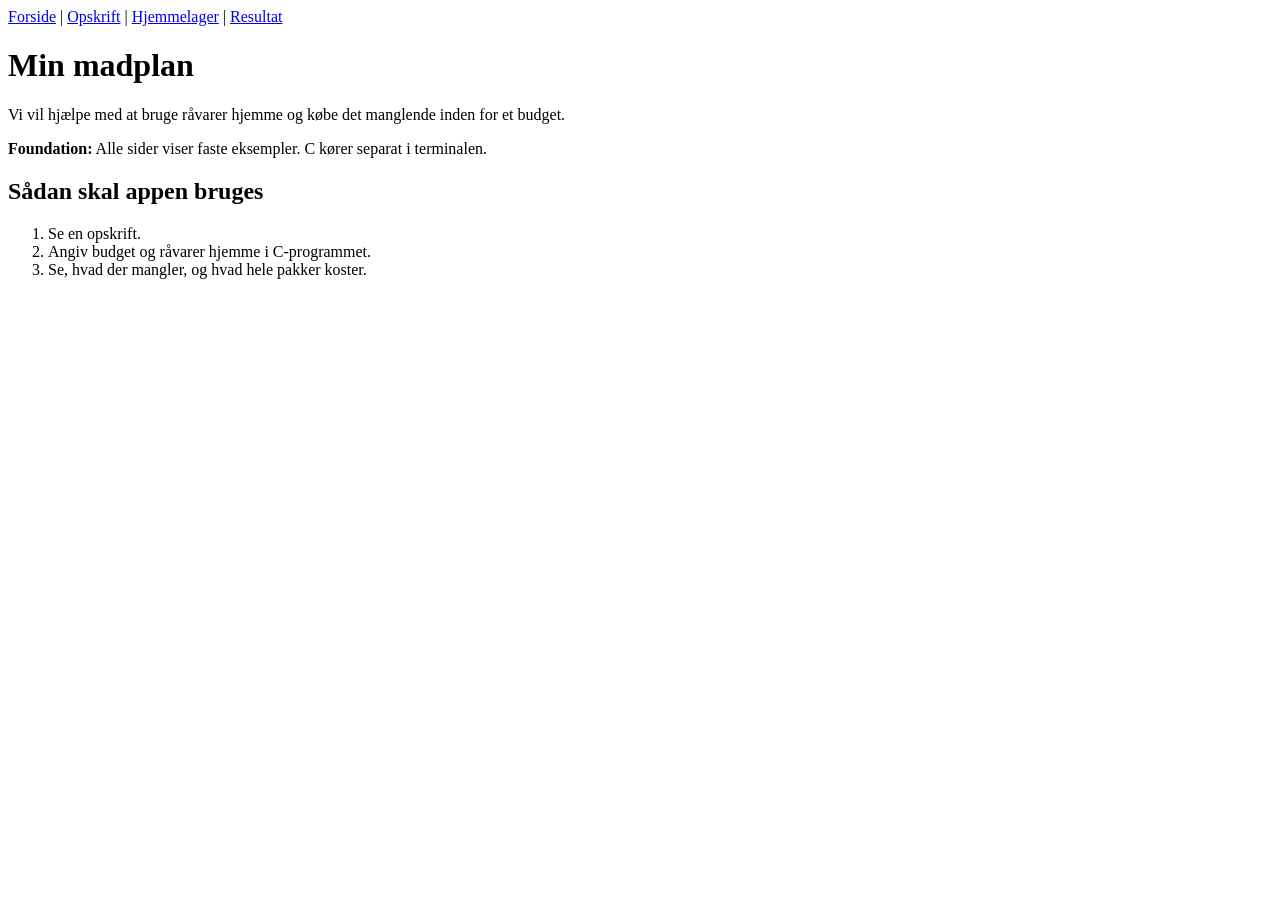
==== frontend/html/index.html @ 04cc9abe "oprydning" ====
<!doctype html>
<html lang="da">
<head>
  <meta charset="utf-8">
  <meta name="viewport" content="width=device-width, initial-scale=1">
  <title>Madplan - Madplan</title>
</head>
<body>
  <nav aria-label="Hovedmenu">
    <a href="index.html">Forside</a> |
    <a href="opskrift.html">Opskrift</a> |
    <a href="lager.html">Hjemmelager</a> |
    <a href="resultat.html">Resultat</a>
  </nav>
  <main>
    <h1>Min madplan</h1>
    <p>Vi vil hjælpe med at bruge råvarer hjemme og købe det manglende inden for et budget.</p>
    <p><strong>Foundation:</strong> Alle sider viser faste eksempler. C kører separat i terminalen.</p>
    <h2>Sådan skal appen bruges</h2>
    <ol>
      <li>Se en opskrift.</li>
      <li>Angiv budget og råvarer hjemme i C-programmet.</li>
      <li>Se, hvad der mangler, og hvad hele pakker koster.</li>
    </ol>
    <!-- MERT - TODO 1: Skriv jeres egen korte introduktion.
         TODO 2: Prøv alle links på alle sider.
         TODO 3: Tilføj senere et link til C-programmets genererede resultat. -->
  </main>
</body>
</html>
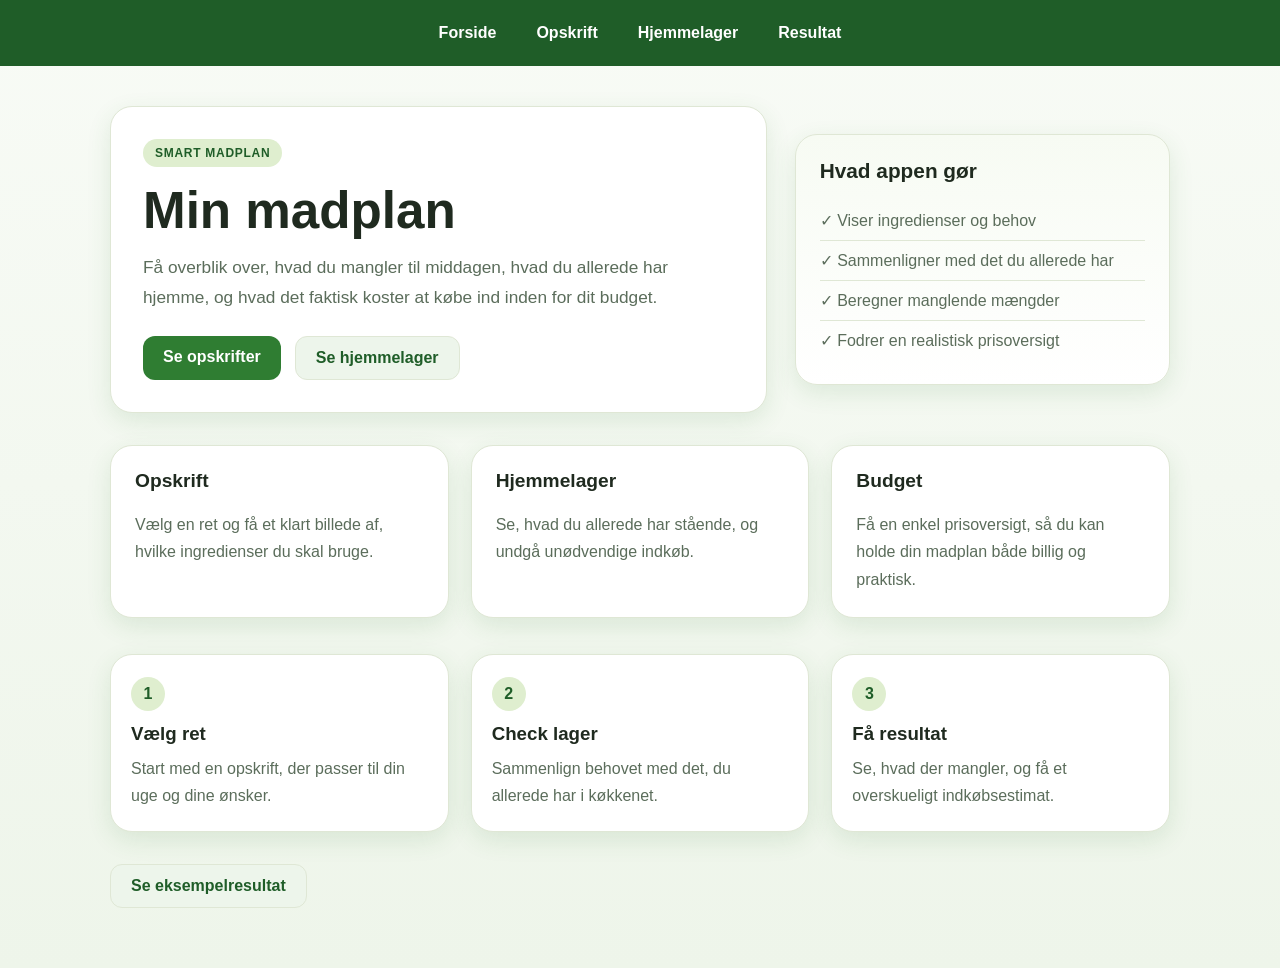
==== commit f6355c45: "Ændring på forside samt layout Opdateret forsinde" ====
--- a/frontend/html/index.html
+++ b/frontend/html/index.html
@@ -3,28 +3,291 @@
 <head>
   <meta charset="utf-8">
   <meta name="viewport" content="width=device-width, initial-scale=1">
-  <title>Madplan - Madplan</title>
+  <title>Madplan</title>
+  <style>
+    :root {
+      --bg: #f5f8f2;
+      --card: #ffffff;
+      --primary: #2f7d32;
+      --primary-dark: #1f5d28;
+      --accent: #dfeecf;
+      --text: #1f2a1f;
+      --muted: #5b6d5b;
+      --border: #dfe7d5;
+      --shadow: 0 8px 24px rgba(47, 125, 50, 0.12);
+    }
+
+    * { box-sizing: border-box; }
+
+    body {
+      margin: 0;
+      font-family: Arial, sans-serif;
+      background: linear-gradient(180deg, #f8fbf6 0%, #eef5ea 100%);
+      color: var(--text);
+    }
+
+    nav {
+      background: var(--primary-dark);
+      padding: 16px 32px;
+      display: flex;
+      flex-wrap: wrap;
+      gap: 12px;
+      justify-content: center;
+    }
+
+    nav a {
+      color: #fff;
+      text-decoration: none;
+      font-weight: 600;
+      padding: 8px 14px;
+      border-radius: 999px;
+      transition: background 0.2s ease;
+    }
+
+    nav a:hover {
+      background: rgba(255,255,255,0.12);
+    }
+
+    main {
+      max-width: 1100px;
+      margin: 0 auto;
+      padding: 40px 20px 60px;
+    }
+
+    .hero {
+      display: grid;
+      grid-template-columns: 1.4fr 0.8fr;
+      gap: 28px;
+      align-items: center;
+      margin-bottom: 32px;
+    }
+
+    .hero-copy, .hero-card, .info-card, .step-card {
+      background: var(--card);
+      border: 1px solid var(--border);
+      border-radius: 22px;
+      box-shadow: var(--shadow);
+    }
+
+    .hero-copy {
+      padding: 32px;
+    }
+
+    .eyebrow {
+      display: inline-block;
+      background: var(--accent);
+      color: var(--primary-dark);
+      padding: 7px 12px;
+      border-radius: 999px;
+      font-size: 12px;
+      font-weight: 700;
+      letter-spacing: 0.06em;
+      text-transform: uppercase;
+      margin-bottom: 16px;
+    }
+
+    h1 {
+      margin: 0 0 14px;
+      font-size: clamp(2.2rem, 4vw, 4rem);
+      line-height: 1.1;
+    }
+
+    .lead {
+      margin: 0 0 24px;
+      font-size: 1.08rem;
+      line-height: 1.7;
+      color: var(--muted);
+    }
+
+    .cta-row {
+      display: flex;
+      flex-wrap: wrap;
+      gap: 14px;
+      margin-top: 20px;
+    }
+
+    .btn {
+      display: inline-block;
+      text-decoration: none;
+      padding: 12px 20px;
+      border-radius: 12px;
+      font-weight: 700;
+      transition: transform 0.2s ease;
+    }
+
+    .btn:hover { transform: translateY(-1px); }
+
+    .btn-primary {
+      background: var(--primary);
+      color: white;
+    }
+
+    .btn-secondary {
+      background: #edf5eb;
+      color: var(--primary-dark);
+      border: 1px solid var(--border);
+    }
+
+    .hero-card {
+      padding: 24px;
+      background: linear-gradient(180deg, #f7fbf3 0%, #ffffff 100%);
+    }
+
+    .hero-card h2 {
+      margin-top: 0;
+      font-size: 1.3rem;
+    }
+
+    .mini-list {
+      list-style: none;
+      padding: 0;
+      margin: 18px 0 0;
+    }
+
+    .mini-list li {
+      padding: 10px 0;
+      border-bottom: 1px solid var(--border);
+      color: var(--muted);
+    }
+
+    .mini-list li:last-child { border-bottom: none; }
+
+    .features {
+      display: grid;
+      grid-template-columns: repeat(3, minmax(0, 1fr));
+      gap: 22px;
+      margin: 20px 0 36px;
+    }
+
+    .info-card {
+      padding: 24px;
+    }
+
+    .info-card h3 {
+      margin-top: 0;
+      font-size: 1.2rem;
+    }
+
+    .info-card p {
+      margin-bottom: 0;
+      color: var(--muted);
+      line-height: 1.7;
+    }
+
+    .steps {
+      display: grid;
+      grid-template-columns: repeat(3, minmax(0, 1fr));
+      gap: 22px;
+    }
+
+    .step-card {
+      padding: 22px 20px;
+    }
+
+    .step-number {
+      display: inline-flex;
+      justify-content: center;
+      align-items: center;
+      width: 34px;
+      height: 34px;
+      border-radius: 50%;
+      background: var(--accent);
+      color: var(--primary-dark);
+      font-weight: 700;
+      margin-bottom: 12px;
+    }
+
+    .step-card h3 { margin: 0 0 10px; }
+
+    .step-card p {
+      margin: 0;
+      color: var(--muted);
+      line-height: 1.7;
+    }
+
+    @media (max-width: 820px) {
+      .hero, .features, .steps {
+        grid-template-columns: 1fr;
+      }
+    }
+  </style>
 </head>
 <body>
   <nav aria-label="Hovedmenu">
-    <a href="index.html">Forside</a> |
-    <a href="opskrift.html">Opskrift</a> |
-    <a href="lager.html">Hjemmelager</a> |
+    <a href="index.html">Forside</a>
+    <a href="opskrift.html">Opskrift</a>
+    <a href="lager.html">Hjemmelager</a>
     <a href="resultat.html">Resultat</a>
   </nav>
+
   <main>
-    <h1>Min madplan</h1>
-    <p>Vi vil hjælpe med at bruge råvarer hjemme og købe det manglende inden for et budget.</p>
-    <p><strong>Foundation:</strong> Alle sider viser faste eksempler. C kører separat i terminalen.</p>
-    <h2>Sådan skal appen bruges</h2>
-    <ol>
-      <li>Se en opskrift.</li>
-      <li>Angiv budget og råvarer hjemme i C-programmet.</li>
-      <li>Se, hvad der mangler, og hvad hele pakker koster.</li>
-    </ol>
-    <!-- MERT - TODO 1: Skriv jeres egen korte introduktion.
-         TODO 2: Prøv alle links på alle sider.
-         TODO 3: Tilføj senere et link til C-programmets genererede resultat. -->
+    <section class="hero">
+      <div class="hero-copy">
+        <div class="eyebrow">Smart madplan</div>
+        <h1>Min madplan</h1>
+        <p class="lead">
+          Få overblik over, hvad du mangler til middagen, hvad du allerede har hjemme,
+          og hvad det faktisk koster at købe ind inden for dit budget.
+        </p>
+
+        <div class="cta-row">
+          <a class="btn btn-primary" href="opskrift.html">Se opskrifter</a>
+          <a class="btn btn-secondary" href="lager.html">Se hjemmelager</a>
+        </div>
+      </div>
+
+      <aside class="hero-card">
+        <h2>Hvad appen gør</h2>
+        <ul class="mini-list">
+          <li>✓ Viser ingredienser og behov</li>
+          <li>✓ Sammenligner med det du allerede har</li>
+          <li>✓ Beregner manglende mængder</li>
+          <li>✓ Fodrer en realistisk prisoversigt</li>
+        </ul>
+      </aside>
+    </section>
+
+    <section class="features">
+      <article class="info-card">
+        <h3>Opskrift</h3>
+        <p>Vælg en ret og få et klart billede af, hvilke ingredienser du skal bruge.</p>
+      </article>
+
+      <article class="info-card">
+        <h3>Hjemmelager</h3>
+        <p>Se, hvad du allerede har stående, og undgå unødvendige indkøb.</p>
+      </article>
+
+      <article class="info-card">
+        <h3>Budget</h3>
+        <p>Få en enkel prisoversigt, så du kan holde din madplan både billig og praktisk.</p>
+      </article>
+    </section>
+
+    <section class="steps">
+      <article class="step-card">
+        <div class="step-number">1</div>
+        <h3>Vælg ret</h3>
+        <p>Start med en opskrift, der passer til din uge og dine ønsker.</p>
+      </article>
+
+      <article class="step-card">
+        <div class="step-number">2</div>
+        <h3>Check lager</h3>
+        <p>Sammenlign behovet med det, du allerede har i køkkenet.</p>
+      </article>
+
+      <article class="step-card">
+        <div class="step-number">3</div>
+        <h3>Få resultat</h3>
+        <p>Se, hvad der mangler, og få et overskueligt indkøbsestimat.</p>
+      </article>
+    </section>
+
+    <div class="cta-row" style="margin-top: 32px;">
+      <a class="btn btn-secondary" href="resultat.html">Se eksempelresultat</a>
+      <!-- TODO 3: Tilføj senere et link til C-programmets genererede resultat. -->
+    </div>
   </main>
 </body>
-</html>
+</html>
